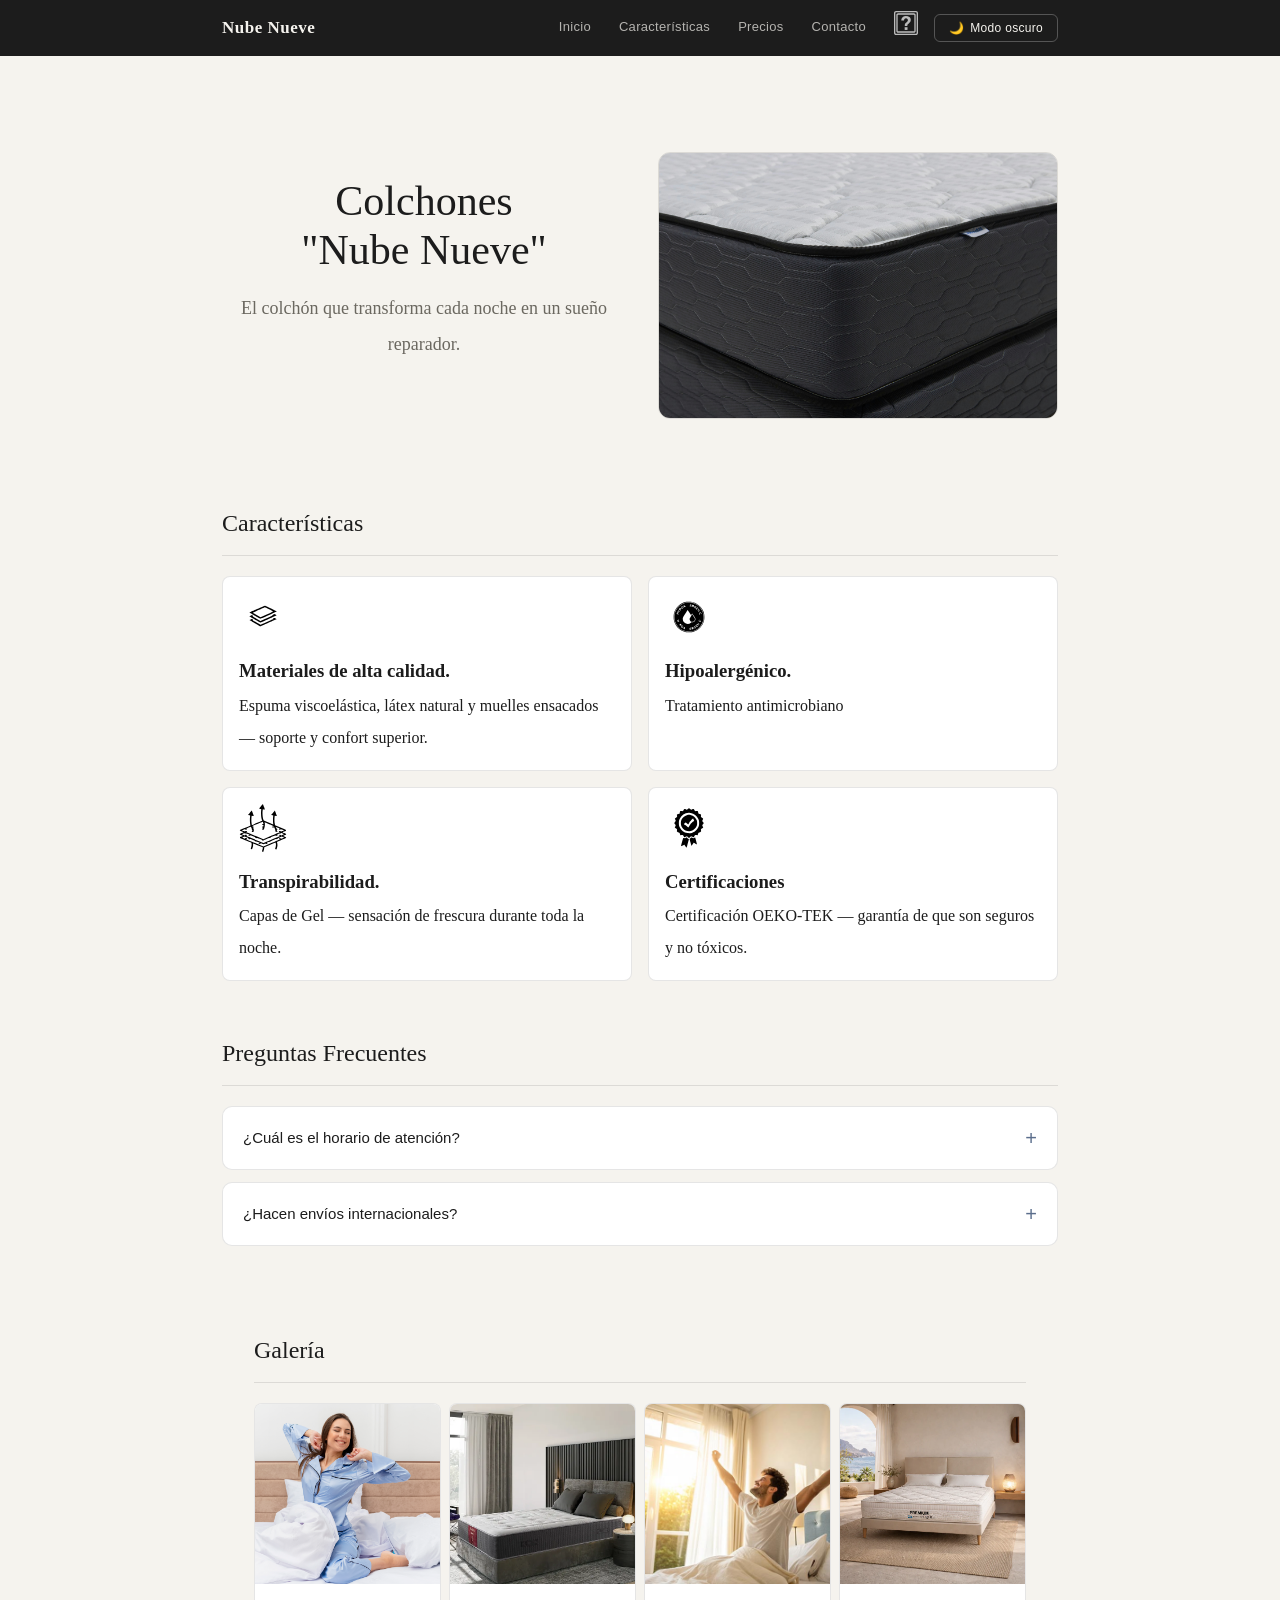
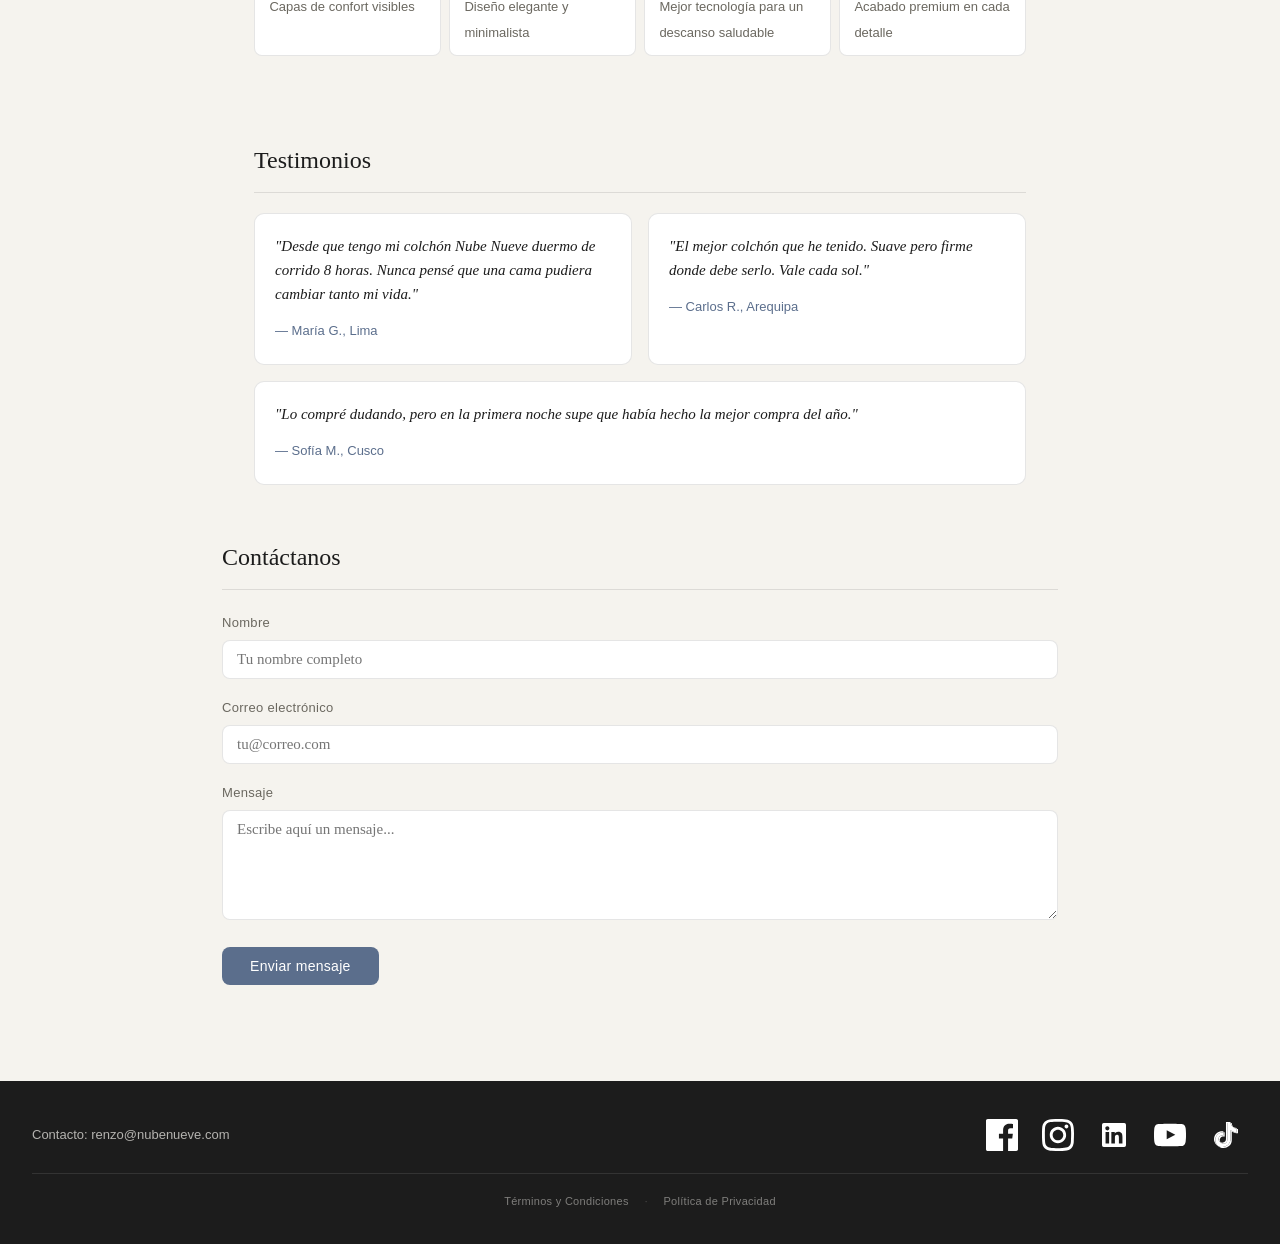
==== index.html @ 7e512829 "Agregar proyecto completo Nube Nueve" ====
<!DOCTYPE html>
<html lang="es">
<head>
  <meta charset="UTF-8">
  <title>Nube Nueve - Colchones de Ensueño</title>
  <link rel="stylesheet" href="css/styles.css">
  <link rel="icon" href="img/colchon-de-aire.ico">
</head>

<body>

<header>
  <nav>
    <a href="index.html" class="nav-brand">Nube Nueve</a>
    <div class="nav-links">
      <a href="index.html">Inicio</a>
      <a href="#Características">Características</a>
      <a href="precios.html">Precios</a>
      <a href="#contacto">Contacto</a>
  <a href="faq.html" id="icono-faq" aria-label="Preguntas frecuentes">
    <img src="img/faq.svg" alt="" width="24" height="24">
  </a>
      <button id="theme-toggle" onclick="toggleTheme()" aria-label="Cambiar tema">
        <span id="theme-icon">🌙</span>
        <span id="theme-label">Modo oscuro</span>
      </button>
    </div>
  </nav>
</header>

<main>
  <section id="hero">
    <div>
      <h1>Colchones<br>"Nube Nueve"</h1>
    <p>El colchón que transforma cada noche en un sueño reparador.</p>
    </div>
    <img src="img/imghero.jpg"
         alt="Imagen del producto en la que se aprecia la elegancia de su diseño y garantía de que está hecho con los mejores materiales"
         width="400" height="200">
  </section>

  <section id="Características">
   <h2>Características</h2>
   <div class="cards">
    <article class="card">
      <img src="img/icono-1.svg" alt="" width="48" height="48">
      <h3>Materiales de alta calidad.</h3>
      <p>Espuma viscoelástica, látex natural y muelles ensacados — soporte y confort superior.</p>
    </article>
    <article class="card">
      <img src="img/icono-2.svg" alt="" width="48" height="48">
      <h3>Hipoalergénico.</h3>
      <p>Tratamiento antimicrobiano</p>
    </article>
    <article class="card">
      <img src="img/icono-3.svg" alt="" width="48" height="48">
      <h3>Transpirabilidad.</h3>
      <p>Capas de Gel — sensación de frescura durante toda la noche.</p>
    </article>
    <article class="card">
      <img src="img/icono-4.svg" alt="" width="48" height="48">
      <h3>Certificaciones</h3>
      <p>Certificación OEKO-TEK — garantía de que son seguros y no tóxicos.</p>
    </article>
   </div>
  </section>

  <section>
    <h2>Preguntas Frecuentes</h2>
    <details>
      <summary>¿Cuál es el horario de atención?</summary>
      <p>Atendemos de Lunes a Sábado de 9:00 a 19:00 horas.</p>
    </details>
    <details>
      <summary>¿Hacen envíos internacionales?</summary>
      <p>Sí, enviamos a más de 50 países. Los tiempos varían según el destino.</p>
    </details>
  </section>


 <section id="galeria">
  <h2>Galería</h2>
  <div class="galeria">
    <figure class="galeria-item">
      <img src="img/imagen-1.jpg" alt="Vista 1 del producto">
      <figcaption>Capas de confort visibles</figcaption>
    </figure>
    <figure class="galeria-item">
      <img src="img/imagen-2.jpg" alt="Vista 2 del producto">
      <figcaption>Diseño elegante y minimalista</figcaption>
    </figure>
    <figure class="galeria-item">
      <img src="img/imagen-3.jpg" alt="Vista 3 del producto">
      <figcaption>Mejor tecnología para un descanso saludable</figcaption>
    </figure>
    <figure class="galeria-item">
      <img src="img/imagen-4.jpg" alt="Vista 4 del producto">
      <figcaption>Acabado premium en cada detalle</figcaption>
    </figure>
  </div>
 </section>

 <section id="testimonios">
  <h2>Testimonios</h2>
  <div class="testimonios">
    <div class="testimonio">
      <p>"Desde que tengo mi colchón Nube Nueve duermo de corrido 8 horas. Nunca pensé que una cama pudiera cambiar tanto mi vida."</p>
      <span class="testimonio-autor">— María G., Lima</span>
    </div>
    <div class="testimonio">
      <p>"El mejor colchón que he tenido. Suave pero firme donde debe serlo. Vale cada sol."</p>
      <span class="testimonio-autor">— Carlos R., Arequipa</span>
    </div>
    <div class="testimonio">
      <p>"Lo compré dudando, pero en la primera noche supe que había hecho la mejor compra del año."</p>
      <span class="testimonio-autor">— Sofía M., Cusco</span>
    </div>
  </div>
 </section>

 <section id="contacto">
    <h2>Contáctanos</h2>
    <form>
      <div>
        <label for="nombre">Nombre</label>
        <input type="text" id="nombre" placeholder="Tu nombre completo">
      </div>
      <div>
        <label for="email">Correo electrónico</label>
        <input type="email" id="email" placeholder="tu@correo.com">
      </div>
      <div>
        <label for="mensaje">Mensaje</label>
        <textarea id="mensaje" placeholder="Escribe aquí un mensaje..."></textarea>
      </div>
      <button type="submit">Enviar mensaje</button>
    </form>
  </section>
</main>

<footer>
  <div class="footer-main">
    <p>Contacto: renzo@nubenueve.com</p>
    <div class="social-links">
      <a href="#" aria-label="Síguenos en Facebook">
        <img src="img/facebook.svg" alt="" width="32" height="32">
      </a>
      <a href="#" aria-label="Síguenos en Instagram">
        <img src="img/instagram2.svg" alt="" width="32" height="32">
      </a>
      <a href="#" aria-label="Síguenos en LinkedIn">
        <img src="img/linkedin.svg" alt="" width="32" height="32">
      </a>
      <a href="#" aria-label="Síguenos en YouTube">
        <img src="img/youtube.svg" alt="" width="32" height="32">
      </a>
      <a href="#" aria-label="Síguenos en TikTok">
        <img src="img/tiktok.svg" alt="" width="32" height="32">
      </a>
    </div>
  </div>

  <div class="footer-legal">
    <a href="#">Términos y Condiciones</a>
    <span class="sep" aria-hidden="true">·</span>
    <a href="#">Política de Privacidad</a>
  </div>
</footer>

<script src="script.js"></script>

</body>
</html>
---- css/styles.css ----
/* ============================================
   NUBE NUEVE — Hoja de estilos principal
   Orden:
     1.  Reset
     2.  Variables (light + dark)
     3.  Base (body)
     4.  Navegación (header, nav, theme-toggle)
     5.  Contenido principal (main, section)
     6.  Hero (#hero)
     7.  Headings (h2 global)
     8.  Listas globales (ul, li)
     9.  FAQ (details, summary)
    10.  Formulario (form, label, input, textarea, button)
    11.  Tarjetas de características (.cards, .card)
    12.  Galería (#galeria, .galeria, .galeria-item)
    13.  Testimonios (#testimonios, .testimonio)
    14.  Footer
    15.  Enlaces en main
    16.  Layout grid — index.html (.index-layout)
    17.  Layout grid — faq.html (.faq-layout)
    18.  Página de Precios (#content-precios, .planes, .plan)
    19.  Sección Clientes (.Clientes)
    20.  Responsive
   ============================================ */


/* ============================================
   NUBE NUEVE — Hoja de estilos principal
   ============================================ */


/* ─────────────────────────────────────────────
   1. RESET
   ───────────────────────────────────────────── */
*, *::before, *::after {
  box-sizing: border-box;
  margin: 0;
  padding: 0;
}


/* ─────────────────────────────────────────────
   2. VARIABLES
   ───────────────────────────────────────────── */
:root {
  --bg-color:       #f5f3ee;
  --text-color:     #1c1c1c;
  --surface:        #ffffff;
  --surface-border: rgba(0, 0, 0, 0.10);
  --nav-bg:         #1c1c1c;
  --nav-text:       #f5f3ee;
  --accent:         #5b6e8c;
  --accent-hover:   #3d4f68;
  --muted:          #6b6860;
  --link-color:     #5b6e8c;
  --link-hover:     #3d4f68;
  --transition:     0.3s cubic-bezier(0.4, 0, 0.2, 1);
}

[data-theme="dark"] {
  --bg-color:       #111214;
  --text-color:     #e8e5de;
  --surface:        #1e2025;
  --surface-border: rgba(255, 255, 255, 0.10);
  --nav-bg:         #0a0b0d;
  --nav-text:       #e8e5de;
  --accent:         #8aaed4;
  --accent-hover:   #aecbe8;
  --muted:          #9a9790;
  --link-color:     #8aaed4;
  --link-hover:     #aecbe8;
}


/* ─────────────────────────────────────────────
   3. BASE
   ───────────────────────────────────────────── */
body {
  background:  var(--bg-color);
  color:       var(--text-color);
  font-family: Georgia, 'Times New Roman', serif;
  line-height: 2;
  transition:  background var(--transition), color var(--transition);
}


/* ─────────────────────────────────────────────
   4. NAVEGACIÓN
   ───────────────────────────────────────────── */
header {
  background: var(--nav-bg);
  position:   sticky;
  top:        0;
  z-index:    100;
  transition: background var(--transition);
}

nav {
  max-width:       900px;
  margin:          0 auto;
  padding:         0 2rem;
  height:          56px;
  display:         flex;
  align-items:     center;
  justify-content: space-between;
}

.nav-brand {
  color:           var(--nav-text);
  font-size:       17px;
  font-weight:     bold;
  letter-spacing:  0.5px;
  text-decoration: none;
}

.nav-links {
  display:     flex;
  gap:         0.25rem;
  align-items: center;
}

nav a:not(.nav-brand) {
  color:           var(--nav-text);
  text-decoration: none;
  font-family:     'Helvetica Neue', Arial, sans-serif;
  font-size:       13px;
  letter-spacing:  0.3px;
  padding:         6px 12px;
  border-radius:   6px;
  opacity:         0.7;
  border-bottom:   2px solid transparent;
  transition:
    opacity      0.2s ease,
    border-color 0.2s ease,
    background   0.2s ease;
}

nav a:not(.nav-brand):hover {
  opacity:             1;
  border-bottom-color: var(--accent);
  background:          rgba(255, 255, 255, 0.07);
}

#theme-toggle {
  background:     transparent;
  border:         1.5px solid rgba(255, 255, 255, 0.25);
  color:          var(--nav-text);
  padding:        6px 14px;
  border-radius:  6px;
  cursor:         pointer;
  font-family:    'Helvetica Neue', Arial, sans-serif;
  font-size:      12px;
  letter-spacing: 0.3px;
  display:        flex;
  align-items:    center;
  gap:            6px;
  transition:
    background   0.2s ease,
    border-color 0.2s ease,
    transform    0.1s ease;
}

#theme-toggle:hover {
  background:   rgba(255, 255, 255, 0.10);
  border-color: rgba(255, 255, 255, 0.55);
}

#theme-toggle:active {
  transform: scale(0.96);
}


/* ─────────────────────────────────────────────
   5. CONTENIDO PRINCIPAL
   ───────────────────────────────────────────── */
main {
  max-width: 900px;
  margin:    0 auto;
  padding:   3rem 2rem;
}

section {
  margin-bottom: 3rem;
}


/* ─────────────────────────────────────────────
   6. HERO
   ───────────────────────────────────────────── */
#hero {
  display:        flex;
  flex-direction: column;
  align-items:    center;
  text-align:     center;
  padding:        3rem 0 2rem;
  gap:            32px;
}

#hero > div {
  text-align: center;
}

#hero h1 {
  font-size:     42px;
  font-weight:   normal;
  line-height:   1.15;
  margin-bottom: 1rem;
}

#hero p {
  font-size:     18px;
  color:         var(--muted);
  margin-bottom: 2rem;
  transition:    color var(--transition);
}

#hero img {
  border-radius: 12px;
  max-width:     100%;
  height:        auto;
  display:       block;
  margin:        0 auto;
  border:        0.5px solid var(--surface-border);
  transition:
    border-color var(--transition),
    transform    0.4s ease,
    box-shadow   0.4s ease;
}

#hero img:hover {
  transform:  translateY(-4px);
  box-shadow: 0 12px 32px rgba(0, 0, 0, 0.15);
}


/* ─────────────────────────────────────────────
   7. HEADINGS GLOBALES
   ───────────────────────────────────────────── */
h2 {
  font-size:      24px;
  font-weight:    normal;
  margin-bottom:  1.25rem;
  padding-bottom: 0.5rem;
  border-bottom:  0.5px solid var(--surface-border);
  transition:     border-color var(--transition);
}


/* ─────────────────────────────────────────────
   8. LISTAS GLOBALES
   ───────────────────────────────────────────── */
ul {
  list-style: none;
  display:    grid;
  gap:        0.75rem;
}

ul li {
  background:    var(--surface);
  border:        0.5px solid var(--surface-border);
  border-radius: 10px;
  padding:       0.9rem 1.25rem 0.9rem 2.5rem;
  font-size:     15px;
  position:      relative;
  transition:
    background   var(--transition),
    border-color var(--transition),
    transform    0.2s ease,
    box-shadow   0.2s ease;
}

ul li:hover {
  transform:    translateX(4px);
  box-shadow:   -3px 0 0 var(--accent);
  border-color: var(--accent);
}

ul li::before {
  content:   '✦';
  position:  absolute;
  left:      1rem;
  color:     var(--accent);
  font-size: 12px;
  top:       50%;
  transform: translateY(-50%);
}


/* ─────────────────────────────────────────────
   9. FAQ (details / summary)
   ───────────────────────────────────────────── */
details {
  background:    var(--surface);
  border:        0.5px solid var(--surface-border);
  border-radius: 10px;
  margin-bottom: 0.75rem;
  overflow:      hidden;
  transition:
    background   var(--transition),
    border-color var(--transition);
}

summary {
  padding:         1rem 1.25rem;
  cursor:          pointer;
  font-family:     'Helvetica Neue', Arial, sans-serif;
  font-size:       15px;
  font-weight:     500;
  list-style:      none;
  display:         flex;
  justify-content: space-between;
  align-items:     center;
  user-select:     none;
  transition:      background 0.2s ease, color 0.2s ease;
}

summary::after {
  content:     '+';
  font-size:   20px;
  color:       var(--accent);
  transition:  transform 0.25s ease;
  line-height: 1;
}

details[open] summary::after {
  transform: rotate(45deg);
}

summary:hover {
  background: rgba(91, 110, 140, 0.07);
}

details p {
  padding:    0 1.25rem 1rem;
  font-size:  14px;
  color:      var(--muted);
  transition: color var(--transition);
}


/* ─────────────────────────────────────────────
   10. FORMULARIO
   ───────────────────────────────────────────── */
form {
  display: grid;
  gap:     1rem;
}

label {
  font-family:    'Helvetica Neue', Arial, sans-serif;
  font-size:      13px;
  font-weight:    500;
  letter-spacing: 0.3px;
  color:          var(--muted);
  display:        block;
  margin-bottom:  4px;
  transition:     color var(--transition);
}

input,
textarea {
  width:         100%;
  padding:       10px 14px;
  border:        1px solid var(--surface-border);
  border-radius: 8px;
  background:    var(--surface);
  color:         var(--text-color);
  font-family:   Georgia, serif;
  font-size:     15px;
  transition:
    background   var(--transition),
    color        var(--transition),
    border-color 0.2s ease,
    box-shadow   0.2s ease;
}

input:hover,
textarea:hover {
  border-color: var(--accent);
}

input:focus,
textarea:focus {
  outline:      none;
  border-color: var(--accent);
  box-shadow:   0 0 0 3px rgba(91, 110, 140, 0.18);
}

textarea {
  resize:     vertical;
  min-height: 110px;
}

button[type="submit"] {
  background:     var(--accent);
  color:          #fff;
  border:         none;
  padding:        11px 28px;
  border-radius:  8px;
  font-family:    'Helvetica Neue', Arial, sans-serif;
  font-size:      14px;
  font-weight:    500;
  cursor:         pointer;
  letter-spacing: 0.3px;
  justify-self:   start;
  transition:
    background 0.2s ease,
    transform  0.15s ease,
    box-shadow 0.2s ease;
}

button[type="submit"]:hover {
  background:  var(--accent-hover);
  transform:   translateY(-2px);
  box-shadow:  0 6px 18px rgba(91, 110, 140, 0.35);
}

button[type="submit"]:active {
  transform: scale(0.97);
}


/* ─────────────────────────────────────────────
   11. TARJETAS DE CARACTERÍSTICAS
   ───────────────────────────────────────────── */
#caracteristicas {
  padding: 32px;
}

.cards {
  display:    flex;
  flex-wrap:  wrap;
  gap:        16px;
  margin-top: 16px;
}

.card {
  flex-basis:    280px;
  flex-grow:     1;
  padding:       16px;
  border:        1px solid var(--surface-border);
  border-radius: 8px;
  background:    var(--surface);
  transition:
    transform  0.2s ease,
    box-shadow 0.2s ease;
}

.card:hover {
  transform:  translateY(-4px);
  box-shadow: 0 8px 24px rgba(0, 0, 0, 0.10);
}


/* ─────────────────────────────────────────────
   12. GALERÍA
   ───────────────────────────────────────────── */
#galeria {
  padding:   2rem;
  max-width: 900px;
  margin:    0 auto 3rem;
}

.galeria {
  display:    flex;
  flex-wrap:  wrap;
  gap:        8px;
  margin-top: 16px;
}

.galeria-item {
  display:        flex;
  flex-direction: column;
  flex-grow:      1;
  flex-basis:     200px;
  border-radius:  8px;
  overflow:       hidden;
  background:     var(--surface);
  border:         0.5px solid var(--surface-border);
  transition:
    transform  0.25s ease,
    box-shadow 0.25s ease;
}

.galeria-item:hover {
  transform:  translateY(-4px);
  box-shadow: 0 10px 28px rgba(0, 0, 0, 0.12);
}

.galeria-item img {
  width:      100%;
  height:     180px;
  object-fit: cover;
  display:    block;
  transition: transform 0.35s ease;
}

.galeria-item:hover img {
  transform: scale(1.04);
}

.galeria-item figcaption {
  padding:     0.6rem 0.9rem;
  font-family: 'Helvetica Neue', Arial, sans-serif;
  font-size:   13px;
  color:       var(--muted);
  transition:  color var(--transition);
}


/* ─────────────────────────────────────────────
   13. TESTIMONIOS
   ───────────────────────────────────────────── */
#testimonios {
  padding:   0 2rem 3rem;
  max-width: 900px;
  margin:    0 auto;
}

.testimonios {
  display:    flex;
  flex-wrap:  wrap;
  gap:        16px;
  margin-top: 16px;
}

.testimonio {
  flex-basis:     260px;
  flex-grow:      1;
  background:     var(--surface);
  border:         0.5px solid var(--surface-border);
  border-radius:  10px;
  padding:        1.25rem;
  display:        flex;
  flex-direction: column;
  gap:            0.75rem;
  transition:
    background   var(--transition),
    border-color var(--transition),
    transform    0.2s ease,
    box-shadow   0.2s ease;
}

.testimonio:hover {
  transform:    translateY(-4px);
  box-shadow:   0 8px 24px rgba(0, 0, 0, 0.10);
  border-color: var(--accent);
}

.testimonio p {
  font-size:   15px;
  color:       var(--text-color);
  line-height: 1.6;
  font-style:  italic;
}

.testimonio-autor {
  font-family: 'Helvetica Neue', Arial, sans-serif;
  font-size:   13px;
  color:       var(--accent);
  font-weight: 500;
}


/* ─────────────────────────────────────────────
   14. FOOTER
   ───────────────────────────────────────────── */
footer {
  background:     var(--nav-bg);
  color:          var(--nav-text);
  text-align:     center;
  padding:        2rem;
  display:        flex;
  flex-direction: column;
  align-items:    center;
  gap:            0;
  transition:     background var(--transition);
}

.footer-main {
  display:         flex;
  justify-content: space-between;
  align-items:     center;
  width:           100%;
  padding-bottom:  1rem;
  border-bottom:   0.5px solid rgba(255, 255, 255, 0.10);
}

footer p {
  font-family: 'Helvetica Neue', Arial, sans-serif;
  font-size:   13px;
  opacity:     0.7;
}

.social-links {
  display:         flex;
  justify-content: center;
  gap:             0.75rem;
}

.social-links a {
  display:       inline-flex;
  padding:       6px;
  border-radius: 8px;
  transition:
    background 0.2s ease,
    transform  0.2s ease;
}

.social-links a:hover {
  background: rgba(255, 255, 255, 0.12);
  transform:  translateY(-3px);
}

.social-links img {
  filter:  brightness(0) invert(1);
  display: block;
}

.footer-legal {
  display:         flex;
  justify-content: center;
  align-items:     center;
  gap:             1rem;
  padding-top:     1rem;
}

.footer-legal a {
  color:           var(--nav-text);
  text-decoration: none;
  font-family:     'Helvetica Neue', Arial, sans-serif;
  font-size:       11px;
  letter-spacing:  0.3px;
  opacity:         0.45;
  transition:      opacity 0.2s ease;
}

.footer-legal a:hover {
  opacity: 1;
}

.footer-legal .sep {
  color:       var(--nav-text);
  opacity:     0.2;
  font-size:   11px;
  user-select: none;
}


/* ─────────────────────────────────────────────
   15. ENLACES EN MAIN
   ───────────────────────────────────────────── */
main a {
  color:                 var(--link-color);
  text-decoration:       underline;
  text-decoration-color: transparent;
  text-underline-offset: 3px;
  transition:
    color                  0.2s ease,
    text-decoration-color  0.2s ease;
}

main a:hover {
  color:                 var(--link-hover);
  text-decoration-color: var(--link-hover);
}


/* ─────────────────────────────────────────────
   17. LAYOUT GRID — faq.html
   ───────────────────────────────────────────── */
.faq-layout {
  display:               grid;
  grid-template-areas:
    "header"
    "nav"
    "main"
    "footer";
  grid-template-columns: 1fr;
  min-height:            100vh;
}

.faq-layout > header { grid-area: header; }
.faq-nav             { grid-area: nav;    }
.faq-main            { grid-area: main;   }
.faq-layout > footer { grid-area: footer; }

/* Panel lateral */
.faq-nav {
  padding:       1.25rem 1.5rem;
  margin:        1rem;
  background:    var(--surface);
  border:        0.5px solid var(--surface-border);
  border-radius: 10px;
  align-self:    start;
  transition:    background var(--transition), border-color var(--transition);
}

.faq-nav h2 {
  all:            unset;
  display:        block;
  font-size:      16px;
  font-family:    'Helvetica Neue', Arial, sans-serif;
  font-weight:    700;
  letter-spacing: 0.4px;
  text-transform: uppercase;
  color:          var(--muted);
  margin-bottom:  0.75rem;
}

.faq-nav ul {
  display:        flex !important;
  flex-direction: column !important;
  gap:            2px !important;
  list-style:     none;
  margin:         0;
  padding:        0;
  background:     transparent !important;
  border:         none !important;
}

.faq-nav ul li {
  all:     unset;
  display: block !important;
  width:   100%;
}

.faq-nav ul li::before {
  display: none !important;
}

.faq-nav ul li a {
  display:         block;
  padding:         6px 10px;
  border-radius:   6px;
  font-family:     'Helvetica Neue', Arial, sans-serif;
  font-size:       14px;
  color:           var(--text-color);
  text-decoration: none;
  transition:      background 0.2s ease, color 0.2s ease;
}

.faq-nav ul li a:hover {
  background: rgba(91, 110, 140, 0.10);
  color:      var(--accent);
}

/* Título h1 dentro de main */
.faq-main h1 {
  font-size:     28px;
  font-weight:   normal;
  margin-bottom: 1.5rem;
}

/* Contenido principal */
.faq-main {
  padding: 1.5rem 2rem;
}

.faq-main section {
  margin-bottom: 2rem;
}

.faq-main section h2 {
  all:            unset;
  display:        block;
  font-size:      16px;
  font-family:    'Helvetica Neue', Arial, sans-serif;
  font-weight:    600;
  letter-spacing: 0.4px;
  text-transform: uppercase;
  color:          var(--muted);
  margin-bottom:  0.75rem;
  padding-bottom: 0.4rem;
  border-bottom:  0.5px solid var(--surface-border);
}

/* TABLET y DESKTOP (>=640px): dos columnas */
@media (min-width: 640px) {
  .faq-layout {
    grid-template-areas:
      "header header"
      "nav    main"
      "footer footer";
    grid-template-columns: 210px 1fr;
  }

  .faq-nav {
    margin:   1.5rem 0 1.5rem 1.5rem;
    position: sticky;
    top:      72px;
  }
}


/* ─────────────────────────────────────────────
   18. PÁGINA DE PRECIOS
   ───────────────────────────────────────────── */
#content-precios {
  text-align: center;
  padding:    2.5rem 0 1rem;
}

#content-precios h1 {
  font-size:     36px;
  font-weight:   700;
  margin-bottom: 0.5rem;
}

#content-precios p {
  font-size: 16px;
  color:     var(--muted);
}

.planes {
  display:               grid;
  gap:                   20px;
  padding:               2rem;
  margin:                0 auto;
  max-width:             1200px;
  grid-template-columns: 1fr;
}

.plan {
  position:       relative;
  border:         0.5px solid var(--surface-border);
  border-radius:  12px;
  padding:        2rem 1.5rem 1.5rem;
  background:     var(--surface);
  display:        flex;
  flex-direction: column;
  gap:            1rem;
  transition:
    transform    0.2s ease,
    box-shadow   0.2s ease,
    border-color 0.2s ease,
    background   var(--transition);
}

.plan:hover {
  transform:    translateY(-4px);
  box-shadow:   0 12px 32px rgba(0, 0, 0, 0.08);
  border-color: var(--accent);
}

.plan .precio {
  font-size:      30px;
  font-weight:    700;
  color:          var(--accent);
  letter-spacing: -0.5px;
}

.plan h2 {
  font-size:   17px;
  font-weight: 600;
  margin:      0;
  padding:     0;
  border:      none;
  color:       var(--text-color);
  line-height: 1.3;
}

.plan ul {
  display:        flex !important;
  flex-direction: column !important;
  gap:            0.5rem !important;
  flex:           1;
  margin:         0;
  padding:        0;
  background:     transparent !important;
  border:         none !important;
}

.plan ul li {
  all:           unset;
  display:       block;
  position:      relative;
  padding-left:  1.25rem;
  font-size:     13.5px;
  color:         var(--muted);
}

.plan ul li:hover {
  transform:    none;
  box-shadow:   none;
  border-color: transparent;
}

.plan ul li::before {
  content:   '–';
  position:  absolute;
  left:      0;
  color:     var(--accent);
  font-size: 13px;
}

.plan a.btn {
  display:         block;
  text-align:      center;
  margin-top:      auto;
  padding:         9px 0;
  border:          1px solid var(--accent);
  border-radius:   8px;
  color:           var(--accent);
  font-family:     'Helvetica Neue', Arial, sans-serif;
  font-size:       13px;
  font-weight:     500;
  letter-spacing:  0.3px;
  text-decoration: none;
  transition:
    background 0.2s ease,
    color      0.2s ease;
}

.plan a.btn:hover {
  background: var(--accent);
  color:      #fff;
}

.plan--popular {
  border:     2px solid var(--accent);
  background: rgba(91, 110, 140, 0.05);
}

[data-theme="dark"] .plan--popular {
  background: rgba(138, 174, 212, 0.07);
}

.badge-popular {
  position:       absolute;
  top:            -1px;
  right:          -1px;
  background:     var(--accent);
  color:          #fff;
  font-family:    'Helvetica Neue', Arial, sans-serif;
  font-size:      10px;
  font-weight:    600;
  letter-spacing: 0.4px;
  padding:        4px 10px;
  border-radius:  0 12px 0 8px;
}


/* ─────────────────────────────────────────────
   19. SECCIÓN CLIENTES
   ───────────────────────────────────────────── */
.Clientes {
  padding:    2rem;
  max-width:  1200px;
  margin:     0 auto;
  text-align: center;
}

.Clientes h2 {
  font-size:      20px;
  font-weight:    normal;
  margin-bottom:  1.5rem;
  padding-bottom: 0.5rem;
  border-bottom:  0.5px solid var(--surface-border);
}

.logos {
  display:               grid;
  grid-template-columns: repeat(auto-fit, minmax(130px, 1fr));
  gap:                   12px;
}

.logo-cliente {
  background:     var(--surface);
  border:         0.5px solid var(--surface-border);
  border-radius:  10px;
  padding:        20px;
  text-align:     center;
  font-family:    'Helvetica Neue', Arial, sans-serif;
  font-size:      13px;
  font-weight:    600;
  color:          var(--muted);
  letter-spacing: 0.5px;
  transition:
    border-color 0.2s ease,
    color        0.2s ease;
}

.logo-cliente:hover {
  border-color: var(--accent);
  color:        var(--accent);
}


/* ─────────────────────────────────────────────
   20. RESPONSIVE
   ───────────────────────────────────────────── */
@media (min-width: 640px) {
  .galeria-item {
    flex-basis: calc(50% - 4px);
    flex-grow:  0;
  }

  .planes {
    grid-template-columns: 1fr 1fr;
  }
}

@media (min-width: 1024px) {
  #hero {
    flex-direction: row;
    text-align:     left;
  }

  #hero img {
    max-width: 50%;
  }

  .galeria-item {
    flex-basis: calc(25% - 6px);
    flex-grow:  0;
  }

  .planes {
    grid-template-columns: repeat(5, 1fr);
  }
}
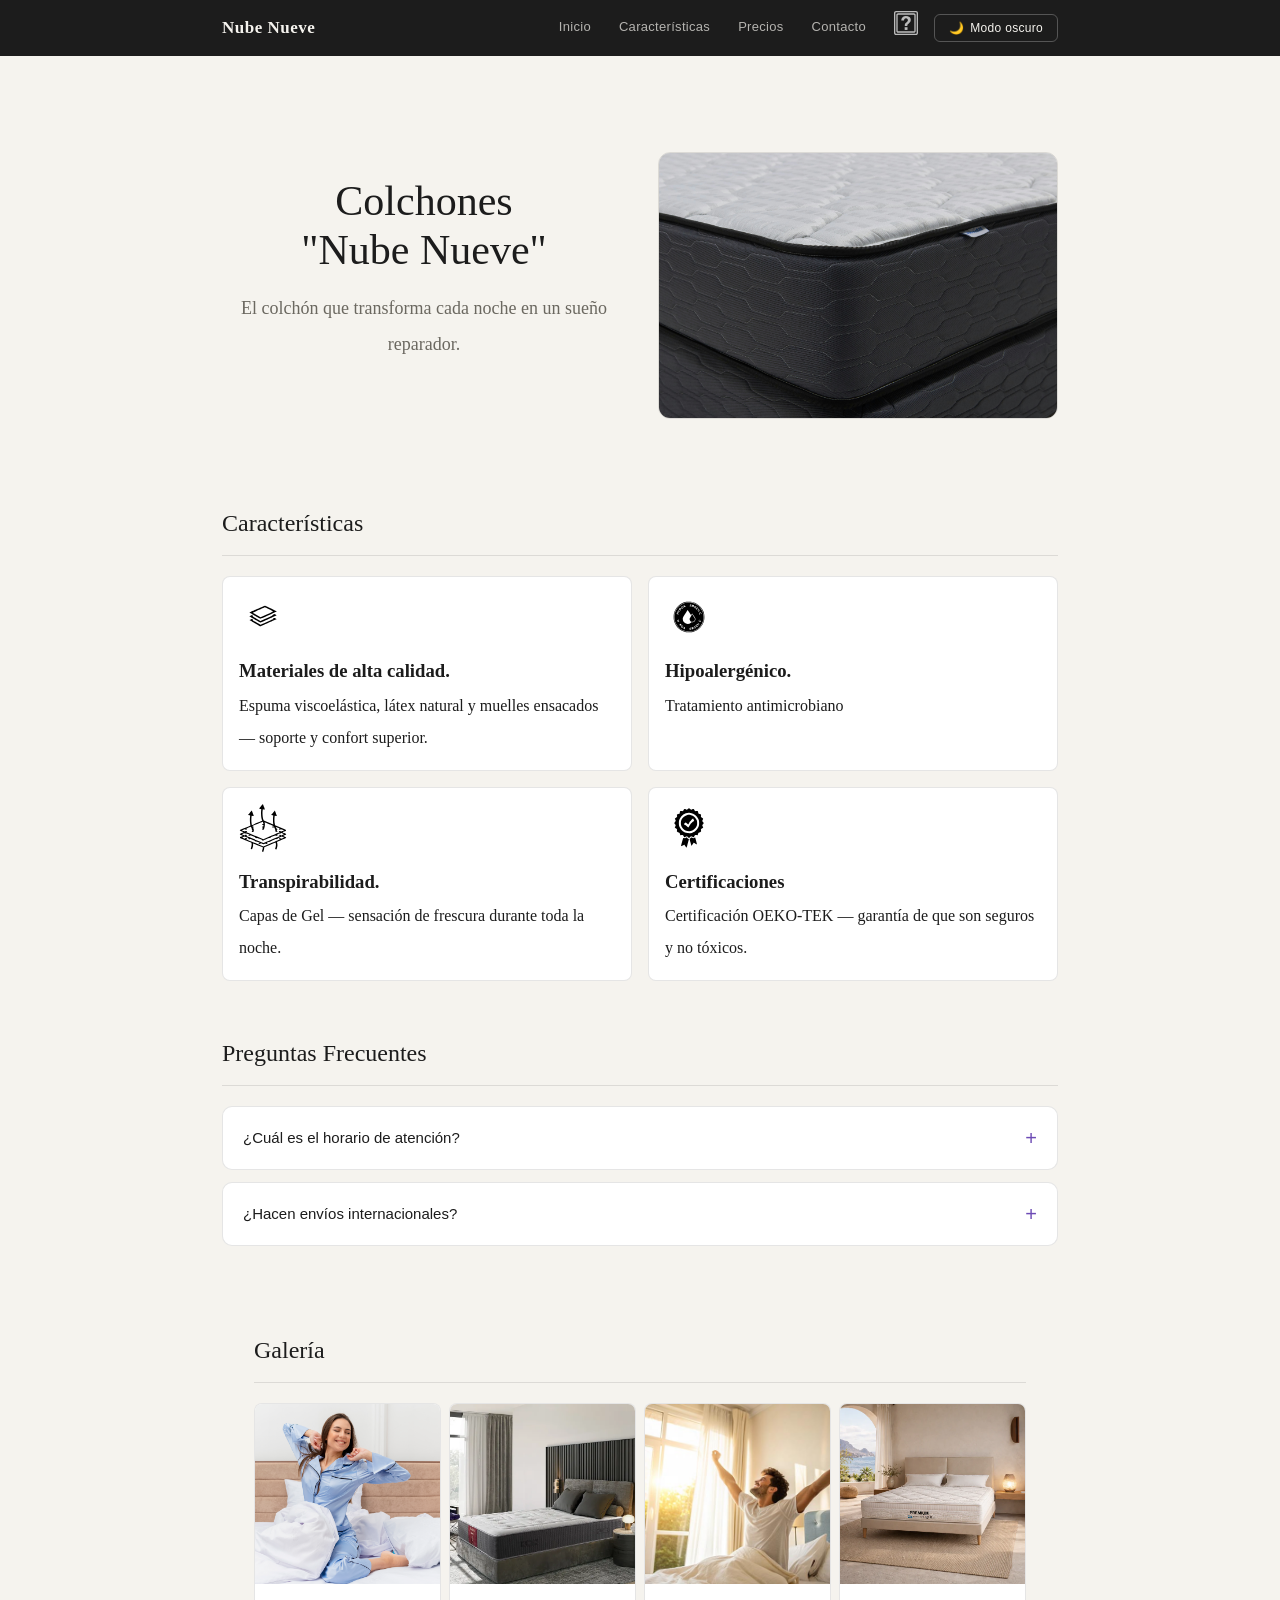
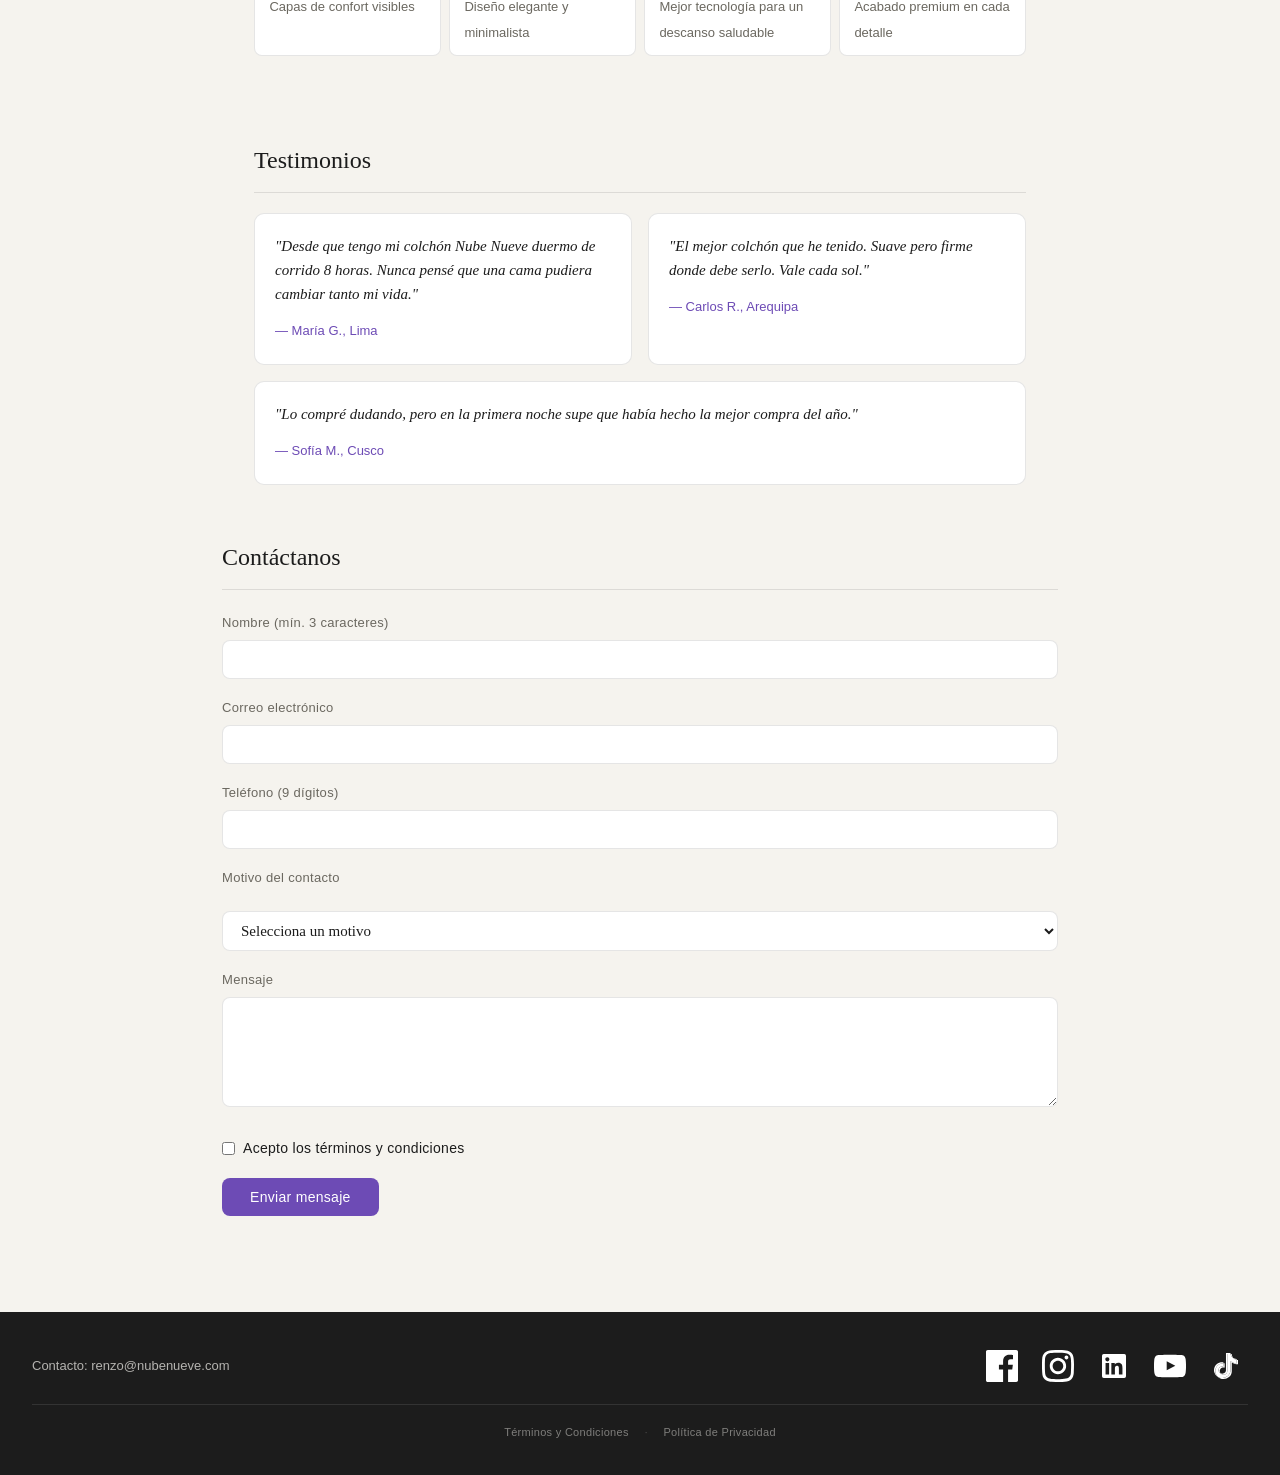
==== commit 6fe7c943: "feat: formulario de validación" ====
--- a/index.html
+++ b/index.html
@@ -121,18 +121,46 @@
  <section id="contacto">
     <h2>Contáctanos</h2>
     <form>
-      <div>
-        <label for="nombre">Nombre</label>
-        <input type="text" id="nombre" placeholder="Tu nombre completo">
-      </div>
+
+      <div>
+        <label for="nombre">Nombre (mín. 3 caracteres)</label>
+        <input type="text" id="nombre" name="nombre" required minlength="3">
+      </div>
+
       <div>
         <label for="email">Correo electrónico</label>
-        <input type="email" id="email" placeholder="tu@correo.com">
-      </div>
+        <input type="email" id="email" name="email" required>
+      </div>
+
+      <div>
+        <label for="telefono">Teléfono (9 dígitos)</label>
+        <input type="tel" id="telefono" name="telefono" pattern="^(?:\+51\s?)?9(?:\s?\d){8}$" required>
+      </div>
+      
+      
+        <label for="motivo">Motivo del contacto</label>
+         <select id="motivo" name="motivo" required>
+           <option value="">Selecciona un motivo</option>
+           <option value="consulta">Consulta</option>
+           <option value="reclamo">Reclamo</option>
+           <option value="sugerencia">Sugerencia</option>
+         </select>
+      
+       
       <div>
         <label for="mensaje">Mensaje</label>
-        <textarea id="mensaje" placeholder="Escribe aquí un mensaje..."></textarea>
-      </div>
+        <textarea id="mensaje" name="mensaje" rows="4" required minlength="10"></textarea>
+      </div>
+
+       
+        <div class="checkbox-group">
+          <label>
+            <input type="checkbox" id="acepto" name="acepto" required>
+            Acepto los términos y condiciones
+          </label>
+         </div>
+      
+
       <button type="submit">Enviar mensaje</button>
     </form>
   </section>
--- a/css/styles.css
+++ b/css/styles.css
@@ -16,11 +16,10 @@
     13.  Testimonios (#testimonios, .testimonio)
     14.  Footer
     15.  Enlaces en main
-    16.  Layout grid — index.html (.index-layout)
-    17.  Layout grid — faq.html (.faq-layout)
-    18.  Página de Precios (#content-precios, .planes, .plan)
-    19.  Sección Clientes (.Clientes)
-    20.  Responsive
+    16.  Layout grid — faq.html (.faq-layout)
+    17.  Página de Precios (#content-precios, .planes, .plan)
+    18.  Sección Clientes (.Clientes)
+    19.  Responsive
    ============================================ */
 
 
@@ -49,8 +48,8 @@
   --surface-border: rgba(0, 0, 0, 0.10);
   --nav-bg:         #1c1c1c;
   --nav-text:       #f5f3ee;
-  --accent:         #5b6e8c;
-  --accent-hover:   #3d4f68;
+  --accent:         #6d4bb5;
+  --accent-hover:   #4e3282;
   --muted:          #6b6860;
   --link-color:     #5b6e8c;
   --link-hover:     #3d4f68;
@@ -357,8 +356,19 @@
   transition:     color var(--transition);
 }
 
+label:has(input[type="checkbox"]) {
+  display:       flex;
+  align-items:   center;
+  gap:           8px;
+  margin-bottom: 0;
+  cursor:        pointer;
+  color:         var(--text-color);
+  font-size:     14px;
+  justify-self:  start;
+}
+
 input,
-textarea {
+textarea,select {
   width:         100%;
   padding:       10px 14px;
   border:        1px solid var(--surface-border);
@@ -384,6 +394,11 @@
   outline:      none;
   border-color: var(--accent);
   box-shadow:   0 0 0 3px rgba(91, 110, 140, 0.18);
+}
+
+input[type="checkbox"] {
+  width:  auto;
+  flex-shrink: 0;
 }
 
 textarea {
@@ -667,7 +682,7 @@
 
 
 /* ─────────────────────────────────────────────
-   17. LAYOUT GRID — faq.html
+   16. LAYOUT GRID — faq.html
    ───────────────────────────────────────────── */
 .faq-layout {
   display:               grid;
@@ -794,7 +809,7 @@
 
 
 /* ─────────────────────────────────────────────
-   18. PÁGINA DE PRECIOS
+   17. PÁGINA DE PRECIOS
    ───────────────────────────────────────────── */
 #content-precios {
   text-align: center;
@@ -942,7 +957,7 @@
 
 
 /* ─────────────────────────────────────────────
-   19. SECCIÓN CLIENTES
+   18. SECCIÓN CLIENTES
    ───────────────────────────────────────────── */
 .Clientes {
   padding:    2rem;
@@ -988,7 +1003,7 @@
 
 
 /* ─────────────────────────────────────────────
-   20. RESPONSIVE
+   19. RESPONSIVE
    ───────────────────────────────────────────── */
 @media (min-width: 640px) {
   .galeria-item {
